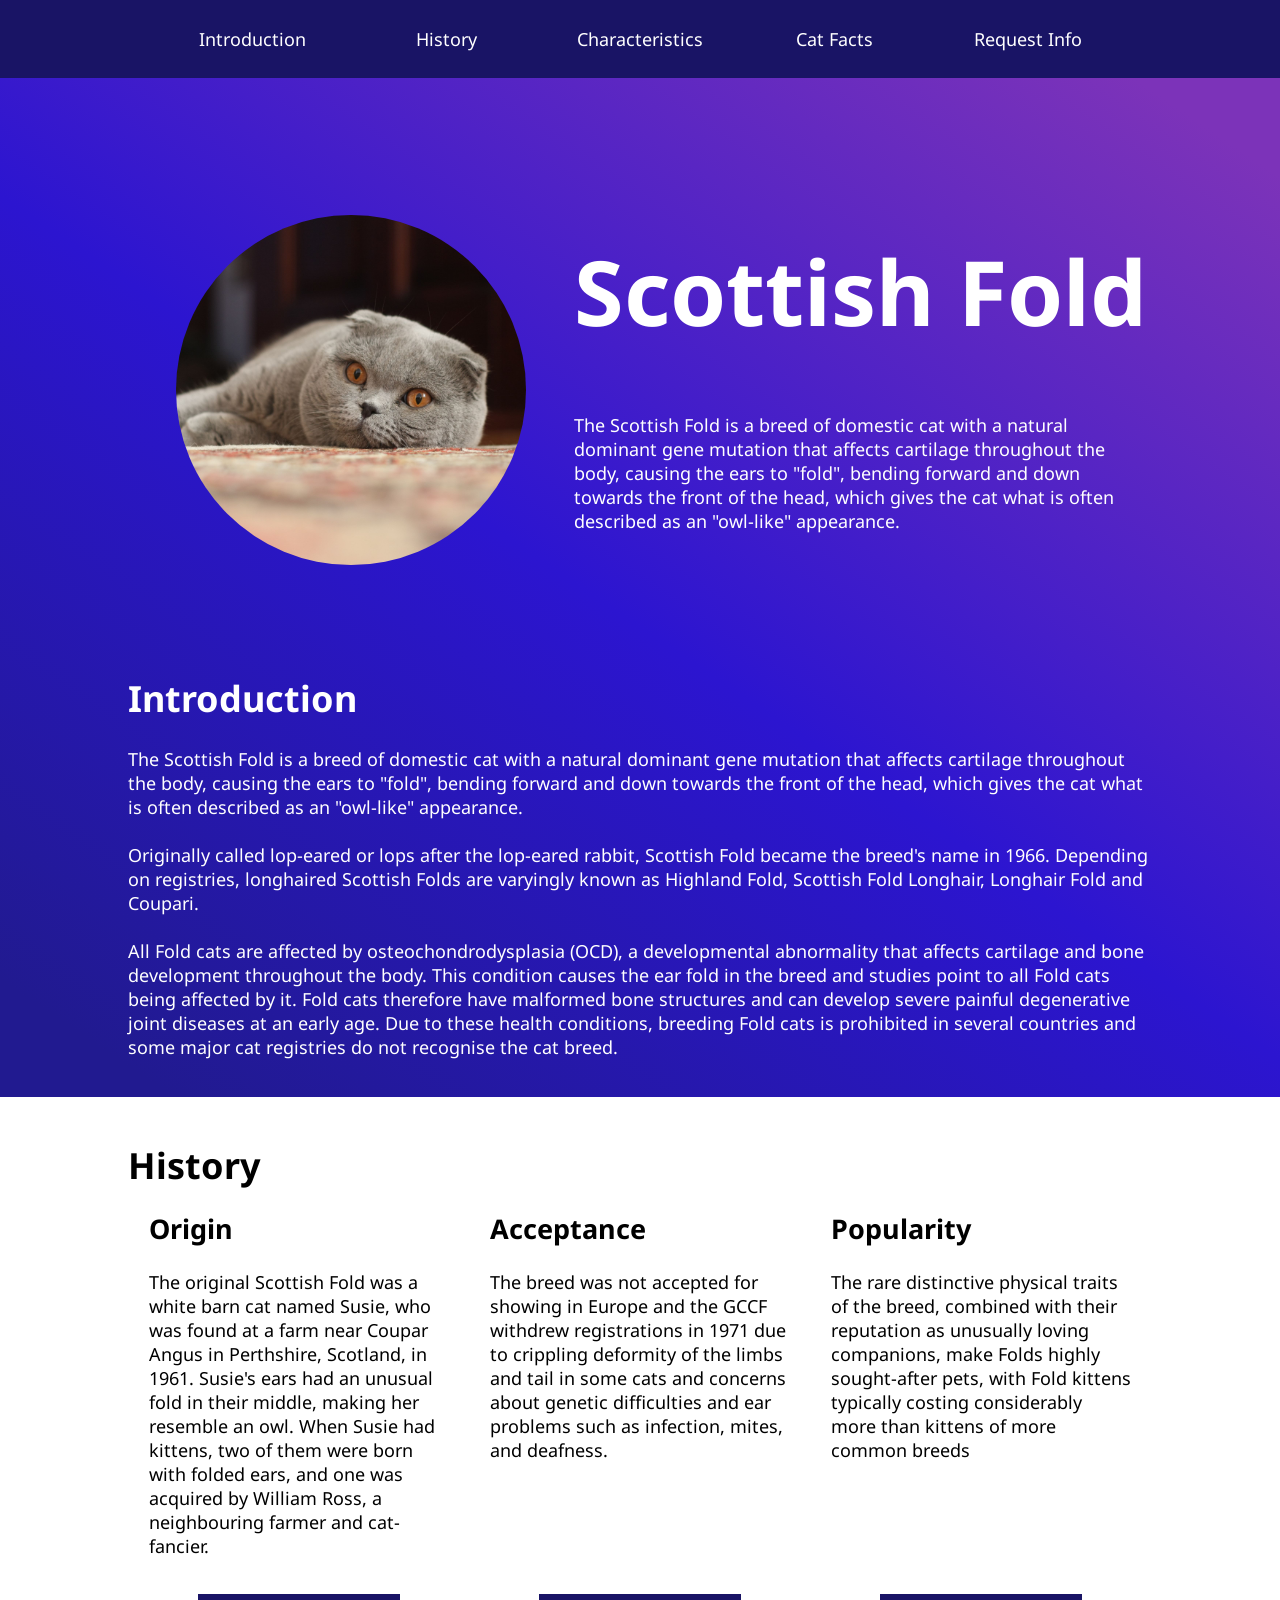
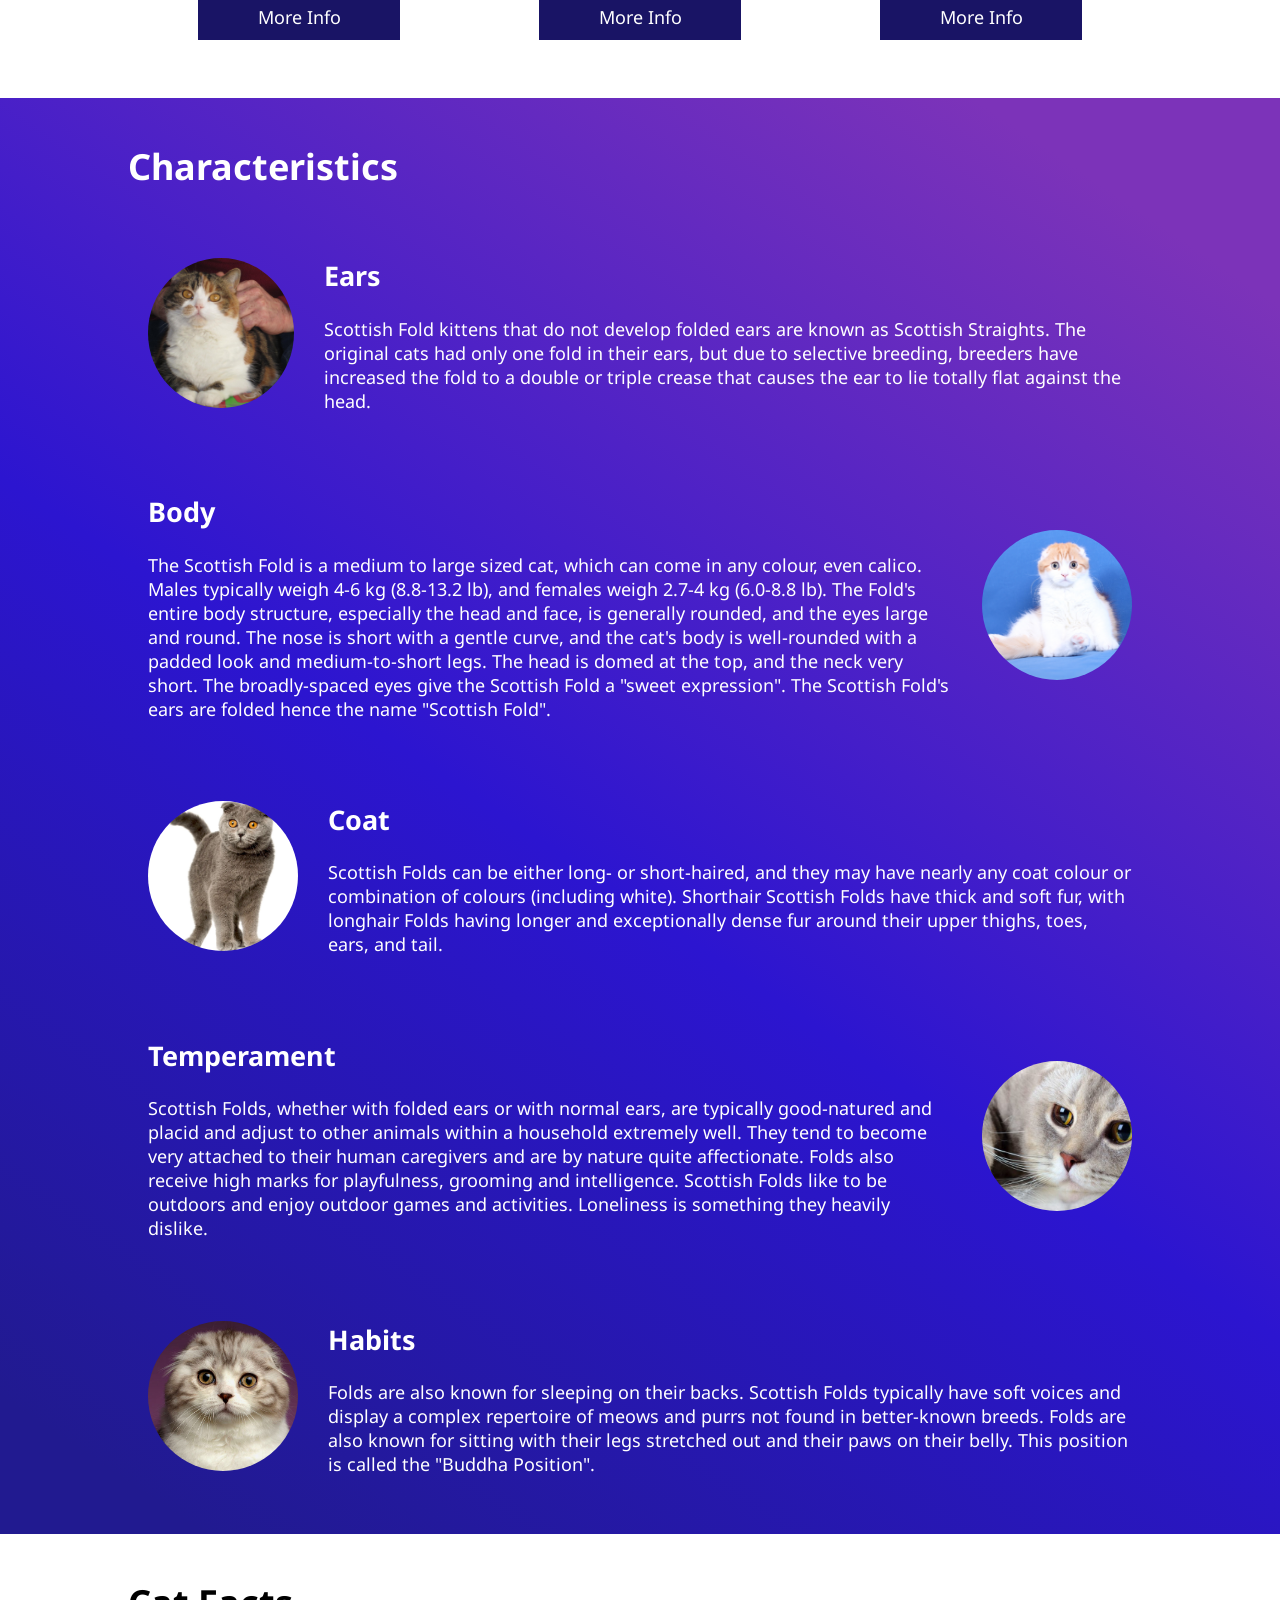
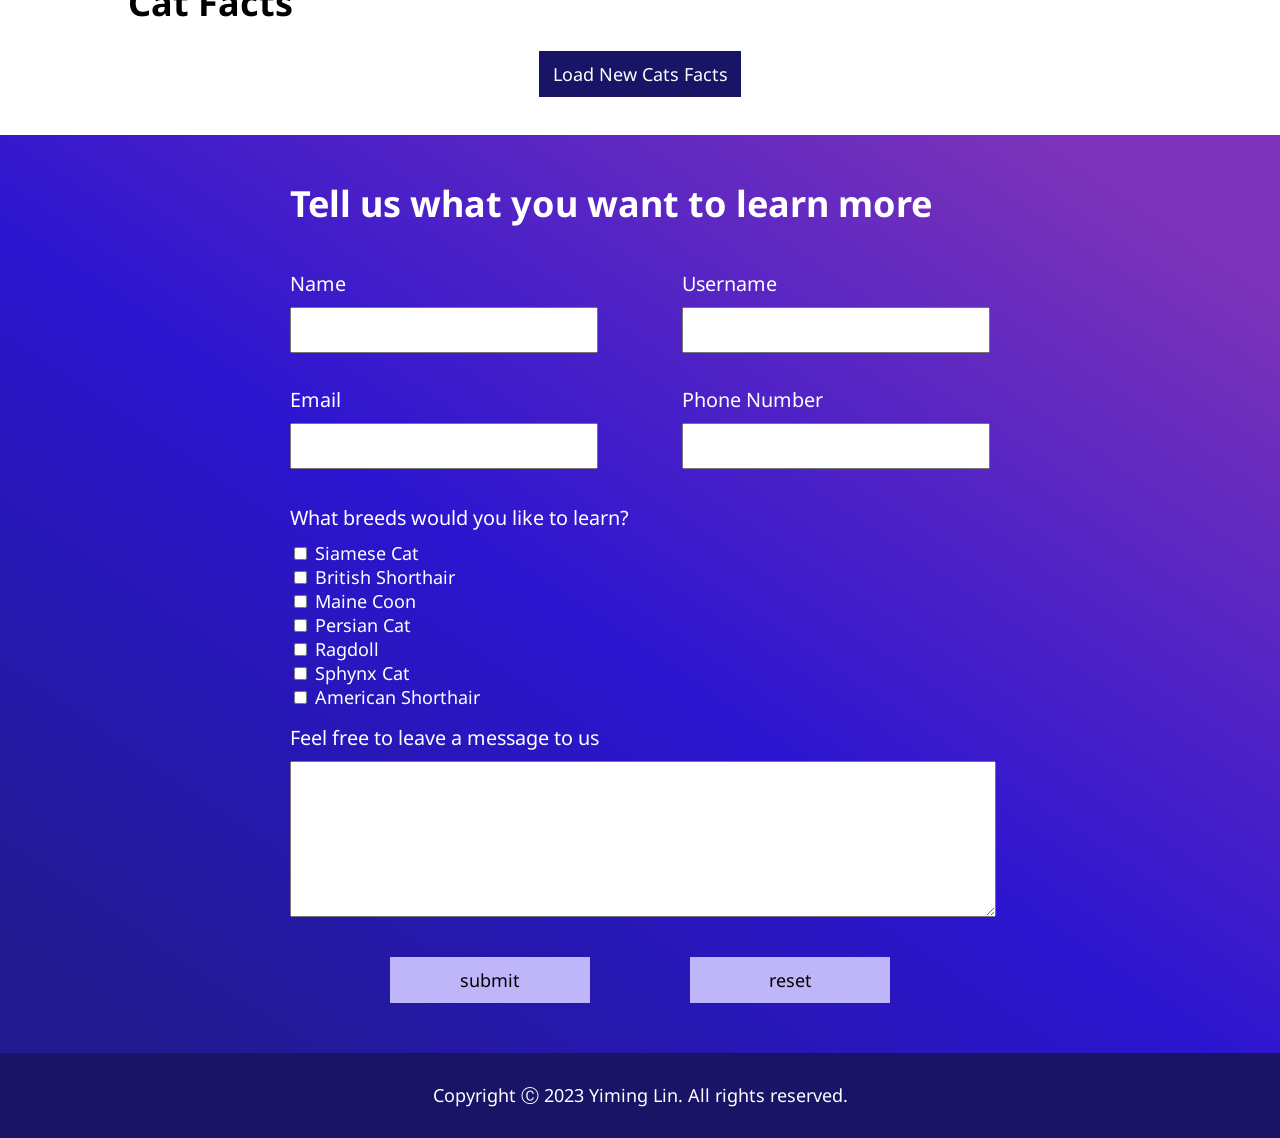
==== 10-debugging/sample-website/index.html @ 18c85527 "Merge branch 'main' of https://github.com/caterinasworld/webdev-lab-notebook" ====
<!doctype html>
<html lang="en">
  <head>
    <meta charset="UTF-8" />
    <meta name="viewport" content="width=device-width, initial-scale=1.0" />
    <link rel="preconnect" href="https://fonts.googleapis.com" />
    <link rel="preconnect" href="https://fonts.gstatic.com" crossorigin />
    <link
      rel="stylesheet"
      href="https://cdnjs.cloudflare.com/ajax/libs/font-awesome/6.4.2/css/all.min.css"
      integrity="sha512-z3gLpd7yknf1YoNbCzqRKc4qyor8gaKU1qmn+CShxbuBusANI9QpRohGBreCFkKxLhei6S9CQXFEbbKuqLg0DA=="
      crossorigin="anonymous"
      referrerpolicy="no-referrer"
    />
    <link
      href="https://fonts.googleapis.com/css2?family=Lora&family=Noto+Sans:ital,wght@0,300;0,500;1,200;1,400&family=Poppins:wght@100;200;300;400&family=Raleway:wght@100;200;300&display=swap"
      rel="stylesheet"
    />
    <link rel="stylesheet" type="text/css" href="styles.css" />
    <title>Scottish Fold</title>
    <script defer src="index.js"></script>
  </head>
  <body>
    <header>
      <nav class="navbar large-screen-navbar">
        <ul class="nav-list">
          <li class="nav-list-item">
            <a href="#Introduction" class="nav-link hover-transition"
              >Introduction</a
            >
          </li>
          <li class="nav-list-item">
            <a href="#History" class="nav-link hover-transition">History</a>
          </li>
          <li class="nav-list-item">
            <a href="#Characteristics" class="nav-link hover-transition"
              >Characteristics</a
            >
          </li>
          <li class="nav-list-item">
            <a href="#CatFacts" class="nav-link hover-transition">Cat Facts</a>
          </li>
          <li class="nav-list-item">
            <a href="#RequestInfo" class="nav-link hover-transition"
              >Request Info</a
            >
          </li>
        </ul>
      </nav>
      <nav class="navbar small-screen-navbar">
        <input
          type="checkbox"
          class="navbar-toggle-trigger"
          id="navbar-toggle-trigger"
        />
        <label
          for="navbar-toggle-trigger"
          id="navbar-toggle-expand-button"
          class="navbar-circular-icon-button"
          aria-label="open navbar list"
        >
          <i class="fa-solid fa-bars"></i>
        </label>
        <div
          id="small-screen-navbar-element-container"
          class="small-screen-navbar-element-container"
        >
          <ul class="nav-list">
            <li class="nav-list-item">
              <a href="#Introduction" class="nav-link hover-transition"
                >Introduction</a
              >
            </li>
            <li class="nav-list-item">
              <a href="#History" class="nav-link hover-transition">History</a>
            </li>
            <li class="nav-list-item">
              <a href="#Characteristics" class="nav-link hover-transition"
                >Characteristics</a
              >
            </li>
            <li class="nav-list-item">
              <a href="#CatFacts" class="nav-link hover-transition"
                >Cat Facts</a
              >
            </li>
            <li class="nav-list-item">
              <a href="#RequestInfo" class="nav-link hover-transition"
                >Request Info</a
              >
            </li>
          </ul>
        </div>
      </nav>
    </header>

    <div class="dark-background-container section-below-navbar">
      <div
        class="space-evenly-distributed-row-container vertically-stacked-mid-screen-container content-container"
      >
        <div class="landing-image"></div>
        <div class="landing-text-container">
          <h1 class="heading-1">Scottish Fold</h1>
          <p>
            The Scottish Fold is a breed of domestic cat with a natural dominant
            gene mutation that affects cartilage throughout the body, causing
            the ears to "fold", bending forward and down towards the front of
            the head, which gives the cat what is often described as an
            "owl-like" appearance.
          </p>
        </div>
      </div>
      <div id="Introduction" class="content-container">
        <h1>Introduction</h1>
        <p>
          The Scottish Fold is a breed of domestic cat with a natural dominant
          gene mutation that affects cartilage throughout the body, causing the
          ears to "fold", bending forward and down towards the front of the
          head, which gives the cat what is often described as an "owl-like"
          appearance.
          <br />
          <br />
          Originally called lop-eared or lops after the lop-eared rabbit,
          Scottish Fold became the breed's name in 1966. Depending on
          registries, longhaired Scottish Folds are varyingly known as Highland
          Fold, Scottish Fold Longhair, Longhair Fold and Coupari.
          <br />
          <br />
          All Fold cats are affected by osteochondrodysplasia (OCD), a
          developmental abnormality that affects cartilage and bone development
          throughout the body. This condition causes the ear fold in the breed
          and studies point to all Fold cats being affected by it. Fold cats
          therefore have malformed bone structures and can develop severe
          painful degenerative joint diseases at an early age. Due to these
          health conditions, breeding Fold cats is prohibited in several
          countries and some major cat registries do not recognise the cat
          breed.
        </p>
      </div>
    </div>

    <div id="History" class="content-container">
      <h1 class="clear-margin-bottom">History</h1>
      <div
        class="space-evenly-distributed-row-container vertically-stacked-mid-screen-container"
      >
        <div class="card">
          <div>
            <h2 class="clear-margin-top">Origin</h2>
            <p>
              The original Scottish Fold was a white barn cat named Susie, who
              was found at a farm near Coupar Angus in Perthshire, Scotland, in
              1961. Susie's ears had an unusual fold in their middle, making her
              resemble an owl. When Susie had kittens, two of them were born
              with folded ears, and one was acquired by William Ross, a
              neighbouring farmer and cat-fancier.
            </p>
          </div>
          <a class="more-info-button">More Info</a>
        </div>
        <div class="popup-section-container">
          <div class="popup-section">
            <div class="space-between-distributed-row-container">
              <h3>Origin</h3>
              <button class="close-popup-button">
                <i class="fa-solid fa-xmark"></i>
              </button>
            </div>
            <p>
              The original Scottish Fold was a white barn cat named Susie, who
              was found at a farm near Coupar Angus in Perthshire, Scotland, in
              1961. Susie's ears had an unusual fold in their middle, making her
              resemble an owl. When Susie had kittens, two of them were born
              with folded ears, and one was acquired by William Ross, a
              neighbouring farmer and cat-fancier. Ross registered the breed
              with the Governing Council of the Cat Fancy (GCCF) in the United
              Kingdom in 1966 and started to breed Scottish Fold kittens with
              the help of geneticist Pat Turner. The breeding programme produced
              76 kittens in the first three years - 42 with folded ears and 34
              with straight ears. The conclusion from this was that the ear
              mutation is due to a simple dominant gene.
              <br />
              Susie's only reproducing offspring was a female Fold named Snooks
              who was also white; a second kitten was neutered shortly after
              birth. Three months after Snooks' birth, Susie was killed by a
              car. All Scottish Fold cats share a common ancestry to Susie.
            </p>
          </div>
        </div>

        <div class="card">
          <div>
            <h2 class="clear-margin-top">Acceptance</h2>
            <p>
              The breed was not accepted for showing in Europe and the GCCF
              withdrew registrations in 1971 due to crippling deformity of the
              limbs and tail in some cats and concerns about genetic
              difficulties and ear problems such as infection, mites, and
              deafness.
            </p>
          </div>
          <a class="more-info-button">More Info</a>
        </div>
        <div class="popup-section-container">
          <div class="popup-section">
            <div class="space-between-distributed-row-container">
              <h3>Acceptance</h3>
              <button class="close-popup-button">
                <i class="fa-solid fa-xmark"></i>
              </button>
            </div>
            <p>
              The breed was not accepted for showing in Europe and the GCCF
              withdrew registrations in 1971 due to crippling deformity of the
              limbs and tail in some cats and concerns about genetic
              difficulties and ear problems such as infection, mites, and
              deafness, but the Folds were exported to America and the breed
              continued to be established using crosses with British Shorthairs
              and American Shorthairs. Since the initial concerns were brought,
              the Fold breed has not had the mite and infection problems, though
              wax buildup in the ears may be greater than in other cats. The
              concerns about deformities may have been caused by
              osteochondrodysplasia, which causes abnormalities in bone and
              cartilage throughout the body.
            </p>
          </div>
        </div>

        <div class="card">
          <div>
            <h2 class="clear-margin-top">Popularity</h2>
            <p>
              The rare distinctive physical traits of the breed, combined with
              their reputation as unusually loving companions, make Folds highly
              sought-after pets, with Fold kittens typically costing
              considerably more than kittens of more common breeds
            </p>
          </div>
          <a class="more-info-button">More Info</a>
        </div>
        <div class="popup-section-container">
          <div class="popup-section">
            <div class="space-between-distributed-row-container">
              <h3>Popularity</h3>
              <button
                class="close-popup-button"
                aria-label="close popup window"
                title="close popup window"
              >
                <i class="fa-solid fa-xmark"></i>
              </button>
            </div>
            <p>
              The rare distinctive physical traits of the breed, combined with
              their reputation as unusually loving companions, make Folds highly
              sought-after pets, with Fold kittens typically costing
              considerably more than kittens of more common breeds. Scottish
              folds are also popular among celebrities, one of them being
              American singer Taylor Swift, who owns two Scottish fold cats
              named Meredith Grey (the titular character of the medical drama
              series Grey's Anatomy), and Olivia Benson (the protagonist of the
              police drama series Law & Order: Special Victims Unit).
            </p>
          </div>
        </div>
      </div>
    </div>

    <div class="dark-background-container">
      <div id="Characteristics" class="content-container">
        <h1>Characteristics</h1>
        <div class="space-between-distributed-row-container content-container">
          <img
            alt="A scottish fold kitten whose ears are hold by a pair of hands"
            class="characteristics-image"
            src="./images/Straight-eared_Scottish_Fold.jpg"
          />
          <div class="characteristics-text-margin-left">
            <h2>Ears</h2>
            <p>
              Scottish Fold kittens that do not develop folded ears are known as
              Scottish Straights. The original cats had only one fold in their
              ears, but due to selective breeding, breeders have increased the
              fold to a double or triple crease that causes the ear to lie
              totally flat against the head.
            </p>
          </div>
        </div>
        <div class="space-between-distributed-row-container content-container">
          <div class="characteristics-text-margin-right">
            <h2>Body</h2>
            <p>
              The Scottish Fold is a medium to large sized cat, which can come
              in any colour, even calico. Males typically weigh 4-6 kg (8.8-13.2
              lb), and females weigh 2.7-4 kg (6.0-8.8 lb). The Fold's entire
              body structure, especially the head and face, is generally
              rounded, and the eyes large and round. The nose is short with a
              gentle curve, and the cat's body is well-rounded with a padded
              look and medium-to-short legs. The head is domed at the top, and
              the neck very short. The broadly-spaced eyes give the Scottish
              Fold a "sweet expression". The Scottish Fold's ears are folded
              hence the name "Scottish Fold".
            </p>
          </div>
          <img
            alt="A scottish fold kitten with white body and yellowish forehead"
            class="characteristics-image"
            src="./images/Rumfold_Red_Bull.png"
          />
        </div>
        <div class="space-between-distributed-row-container content-container">
          <img
            alt="A walking scottish fold kitten with grayish body and orange eyeballs"
            class="characteristics-image"
            src="./images/scottish-fold-2.jpg"
          />
          <div class="characteristics-text-margin-left">
            <h2>Coat</h2>
            <p>
              Scottish Folds can be either long- or short-haired, and they may
              have nearly any coat colour or combination of colours (including
              white). Shorthair Scottish Folds have thick and soft fur, with
              longhair Folds having longer and exceptionally dense fur around
              their upper thighs, toes, ears, and tail.
            </p>
          </div>
        </div>
        <div class="space-between-distributed-row-container content-container">
          <div class="characteristics-text-margin-right">
            <h2>Temperament</h2>
            <p>
              Scottish Folds, whether with folded ears or with normal ears, are
              typically good-natured and placid and adjust to other animals
              within a household extremely well. They tend to become very
              attached to their human caregivers and are by nature quite
              affectionate. Folds also receive high marks for playfulness,
              grooming and intelligence. Scottish Folds like to be outdoors and
              enjoy outdoor games and activities. Loneliness is something they
              heavily dislike.
            </p>
          </div>
          <img
            alt="The headshot of a scottish fold kitten with grayish skin looking to the side"
            class="characteristics-image"
            src="./images/scottish-fold-1.jpeg"
          />
        </div>
        <div class="space-between-distributed-row-container content-container">
          <img
            alt="The headshot of a scottish fold kitten looking straight ahead"
            class="characteristics-image"
            src="./images/scottish-fold-3.jpg"
          />
          <div class="characteristics-text-margin-left">
            <h2>Habits</h2>
            <p>
              Folds are also known for sleeping on their backs. Scottish Folds
              typically have soft voices and display a complex repertoire of
              meows and purrs not found in better-known breeds. Folds are also
              known for sitting with their legs stretched out and their paws on
              their belly. This position is called the "Buddha Position".
            </p>
          </div>
        </div>
      </div>
    </div>

    <div id="CatFacts" class="content-container">
      <h1>Cat Facts</h1>
      <div class="loading-container"></div>
      <div id="cat-facts-list"></div>
      <a class="reload-cat-facts">Load New Cats Facts</a>
    </div>

    <div class="dark-background-container">
      <form id="RequestInfo" class="content-container form">
        <h1>Tell us what you want to learn more</h1>
        <div
          class="space-between-distributed-row-container vertically-stacked-sm-screen-container"
        >
          <p class="label-input-group form-element-container">
            <span class="form-label">Name</span>
            <input
              aria-label="name"
              class="form-input-box"
              type="text"
              id="name"
              name="name"
            />
          </p>
          <p class="label-input-group form-element-container">
            <span class="form-label">Username</span>
            <input
              aria-label="username"
              class="form-input-box"
              type="text"
              id="username"
              name="username"
            />
          </p>
        </div>
        <div
          class="space-between-distributed-row-container vertically-stacked-sm-screen-container"
        >
          <p class="label-input-group form-element-container">
            <span class="form-label">Email</span>
            <input
              aria-label="email"
              class="form-input-box"
              type="email"
              id="email"
              name="email"
            />
          </p>
          <p class="label-input-group form-element-container">
            <span class="form-label">Phone Number</span>
            <input
              aria-label="phone"
              class="form-input-box"
              type="tel"
              id="phone-number"
              name="phone-number"
            />
          </p>
        </div>
        <div class="form-fieldset form-element-container">
          <p class="form-label">What breeds would you like to learn?</p>
          <div>
            <input type="checkbox" id="siamese" name="breed1" value="siamese" />
            <label for="siamese">Siamese Cat</label>
          </div>
          <div>
            <input
              type="checkbox"
              id="british-shorthair"
              name="breed2"
              value="british-shorthair"
            />
            <label for="british-shorthair">British Shorthair</label>
          </div>
          <div>
            <input
              type="checkbox"
              id="maine-coon"
              name="breed3"
              value="maine-coon"
            />
            <label for="maine-coon">Maine Coon</label>
          </div>
          <div>
            <input
              type="checkbox"
              id="persian-cat"
              name="breed4"
              value="persian-cat"
            />
            <label for="persian-cat">Persian Cat</label>
          </div>
          <div>
            <input type="checkbox" id="ragdoll" name="breed5" value="ragdoll" />
            <label for="ragdoll">Ragdoll</label>
          </div>
          <div>
            <input
              type="checkbox"
              id="sphynx-cat"
              name="breed6"
              value="sphynx-cat"
            />
            <label for="sphynx-cat">Sphynx Cat</label>
          </div>
          <div>
            <input
              type="checkbox"
              id="american-shorthair"
              name="breed"
              value="american-shorthair"
            />
            <label for="american-shorthair">American Shorthair</label>
          </div>
        </div>
        <label class="form-label" for="message"
          >Feel free to leave a message to us</label
        >
        <textarea
          class="form-textarea form-element-container"
          name="message"
          id="message"
          cols="30"
          rows="10"
        ></textarea>
      </form>
      <div
        class="form space-evenly-distributed-row-container form-buttons-container"
      >
        <input class="form-button" type="submit" value="submit" />
        <input class="form-button" type="reset" value="reset" />
      </div>
    </div>

    <footer class="footer">
      Copyright Ⓒ 2023 Yiming Lin. All rights reserved.
    </footer>
  </body>
</html>
---- 10-debugging/sample-website/styles.css ----
:root {
  --darker-blue: rgb(25, 20, 101, 1);
  --darker-blue-transpaent: rgb(25, 20, 101, 0.7);
  --dark-blue: rgba(33, 26, 144, 1);
  --blue: rgba(44, 21, 208, 1);
  --light-blue: rgb(190, 182, 249);
  --purple: rgba(124, 51, 185, 1);
  --white: rgb(255, 255, 255);
  --transparent: rgba(0, 0, 0, 0);
  --light-gray: rgb(226, 226, 226);
  --darker-blue-even-transpaent: rgb(25, 20, 101, 0.2);
}

html {
  box-sizing: border-box;
  font-size: 18px;
  font-family: 'Noto Sans', sans-serif;
  scroll-padding-top: 60px;
}

body {
  margin: 0;
  padding: 0;
}

.dark-background-container {
  background: var(--dark-blue);
  background: linear-gradient(
    34deg,
    var(--dark-blue) 6%,
    var(--blue) 46%,
    var(--purple) 91%
  );
  color: var(--white);
}

.content-container {
  padding: 20px;
  max-width: 1024px;
  margin: auto;
}

.space-evenly-distributed-row-container {
  display: flex;
  justify-content: space-evenly;
}

.space-between-distributed-row-container {
  display: flex;
  justify-content: space-between;
}

.display-none {
  display: none;
}

.more-info-button,
.reload-cat-facts {
  text-align: center;
  background-color: var(--darker-blue);
  color: var(--white);
  border: 1px solid var(--darker-blue);
  width: 180px;
  margin: 1rem auto;
  font-family: inherit;
  font-size: 1rem;
  display: block;
  padding: 10px;
}

.more-info-button:hover,
.reload-cat-facts:hover {
  background-color: var(--white);
  color: var(--darker-blue);
  cursor: pointer;
  transition: 0.25s;
}

.navbar-circular-icon-button {
  font-size: 1.5rem;
  color: var(--white);
  display: flex;
  justify-content: center;
  align-items: center;
  border-radius: 50%;
  width: 60px;
  height: 60px;
  background-color: transparent;
  border: none;
}

.navbar-circular-icon-button:hover {
  background-color: var(--light-gray);
  color: var(--darker-blue);
  cursor: pointer;
  transition: 0.25s;
}

.navbar-toggle-close-button {
  font-size: 1.5rem;
  color: var(--white);
  display: flex;
  justify-content: center;
  align-items: center;
  border-radius: 50%;
  width: 60px;
  height: 60px;
  background-color: transparent;
  border: none;
  margin: auto;
}

.navbar-toggle-close-button:hover {
  background-color: var(--light-gray);
  color: var(--darker-blue);
  cursor: pointer;
  transition: 0.25s;
}

.close-popup-button {
  font-size: 2rem;
  background-color: var(--white);
  display: flex;
  justify-content: center;
  align-items: center;
  border-radius: 50%;
  width: 60px;
  height: 60px;
  background-color: transparent;
  border: none;
}

.close-popup-button:hover {
  color: var(--darker-blue);
  background-color: var(--darker-blue-even-transpaent);
  cursor: pointer;
}

.form-button {
  width: 200px;
  background-color: var(--light-blue);
  color: black;
  border: 1px solid var(--light-blue);
  font-family: inherit;
  font-size: 1rem;
  display: block;
  padding: 10px;
  margin-bottom: 20px;
}

.form-button:hover {
  background-color: var(--darker-blue);
  color: var(--white);
  border: 1px solid var(--darker-blue);
  cursor: pointer;
  transition: 0.25s;
}

.navbar {
  position: fixed;
  width: 100%;
  padding: 15px;
  background-color: var(--darker-blue);
  box-sizing: border-box;
}

.navbar-toggle-trigger {
  display: none;
}

.navbar-toggle-trigger:checked ~ .small-screen-navbar-element-container {
  display: block;
}

.nav-list {
  padding: 0;
  margin: 0;
  list-style-type: none;
  display: flex;
  justify-content: center;
}

.nav-list-item {
  display: block;
  padding: 10px;
  width: 170px;
  text-align: center;
  border: 2px solid var(--transparent);
}

.nav-list-item:hover {
  border: 2px solid var(--white);
  border-radius: 20px;
  cursor: pointer;
}

.nav-link {
  text-decoration: none;
  color: var(--white);
}

.small-screen-navbar {
  display: none;
}

.small-screen-navbar-element-container {
  display: none;
}

.landing-image {
  width: 350px;
  height: 350px;
  margin: 45px;
  border-radius: 50%;
  display: block;
  align-self: start;
  background-image: url('./images/1920px-Adult_Scottish_Fold.jpg');
  background-position: center;
  background-size: cover;
}

.landing-text-container {
  max-width: 575px;
}

.heading-1 {
  font-size: 5rem;
}

.section-below-navbar {
  padding-top: 150px;
  min-height: calc(100vh - 150px);
}

.card {
  width: 300px;
  border-radius: 3px;
  padding: 10px;
  margin: 10px;
  display: flex;
  flex-direction: column;
  justify-content: space-between;
}

.clear-margin-top {
  margin-top: 0;
}

.clear-margin-bottom {
  margin-bottom: 0;
}

.popup-section-container {
  display: none;
  position: fixed;
  width: 100%;
  height: 100%;
  top: 0;
  left: 0;
  background-color: var(--darker-blue-transpaent);
}

.popup-section {
  background-color: var(--white);
  max-width: 846px;
  max-height: 70vh;
  overflow-y: scroll;
  margin: 150px auto;
  padding: 30px;
}

.characteristics-image {
  width: 150px;
  height: 150px;
  border-radius: 50%;
  align-self: center;
  object-fit: cover;
}

.characteristics-text-margin-left {
  margin-left: 30px;
}

.characteristics-text-margin-right {
  margin-right: 30px;
}

.cat-fact-list-item {
  display: flex;
  align-items: center;
}

.bullet-point {
  display: block;
  background-color: black;
  height: 6px;
  width: 6px;
  border-radius: 50%;
  margin-right: 10px;
  margin-left: 2em;
}

.form {
  width: 700px;
  margin: auto;
}

.form-label {
  display: block;
  margin-bottom: 10px;
  font-size: 1.1rem;
}

.form-input-box {
  width: 300px;
  height: 40px;
  font-size: inherit;
  font-family: inherit;
}

.form-fieldset {
  padding: 0;
  margin: 0;
  border: none;
}

.form-element-container {
  margin-bottom: 15px;
}

.form-buttons-container {
  padding-bottom: 30px;
}

.form-textarea {
  width: 100%;
}

.footer {
  background-color: var(--darker-blue);
  color: var(--white);
  padding: 30px;
  text-align: center;
}

@media screen and (max-width: 1023px) {
  .vertically-stacked-mid-screen-container {
    flex-direction: column;
  }

  html {
    scroll-padding-top: 320px;
  }

  .nav-list {
    flex-direction: column;
    align-items: center;
  }

  .small-screen-navbar {
    display: block;
  }

  .large-screen-navbar {
    display: none;
  }

  .landing-image {
    margin: auto;
  }

  .landing-text-container {
    max-width: unset;
  }

  .heading-1 {
    text-align: center;
  }

  .card {
    width: unset;
    border-radius: 3px;
    padding: 10px;
  }

  .popup-section {
    background-color: var(--white);
    margin: 150px 30px;
  }
}

@media screen and (max-width: 767px) {
  .vertically-stacked-sm-screen-container {
    flex-direction: column;
  }

  .landing-image {
    width: 250px;
    height: 250px;
  }

  .heading-1 {
    font-size: 4rem;
  }

  .characteristics-image {
    display: none;
  }

  .characteristics-text-margin-left {
    margin-left: 0px;
  }

  .characteristics-text-margin-right {
    margin-right: 0px;
  }

  .form {
    width: unset;
  }

  .label-input-group {
    display: flex;
    justify-content: space-between;
  }
}

@media screen and (max-width: 600px) {
  .label-input-group {
    flex-direction: column;
  }

  .form-input-box {
    width: 100%;
  }

  .form-button {
    width: 180px;
  }
}
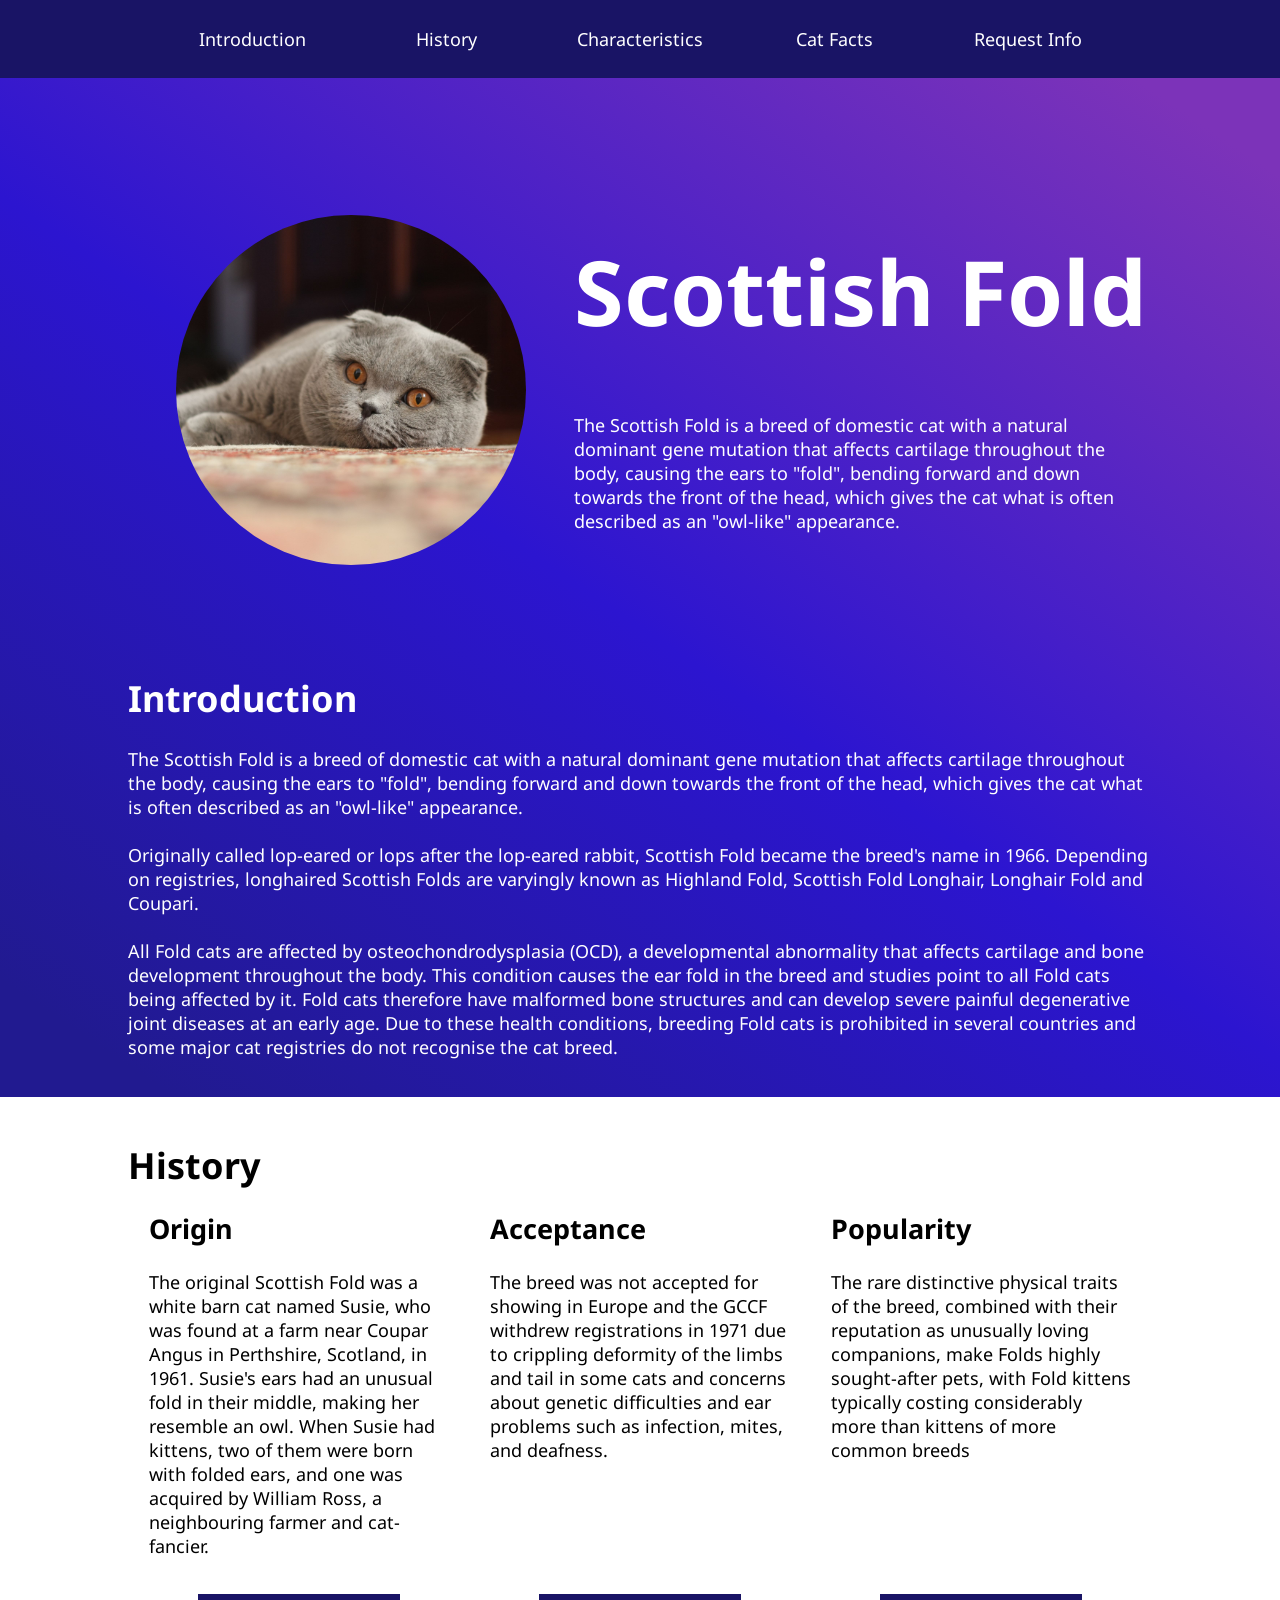
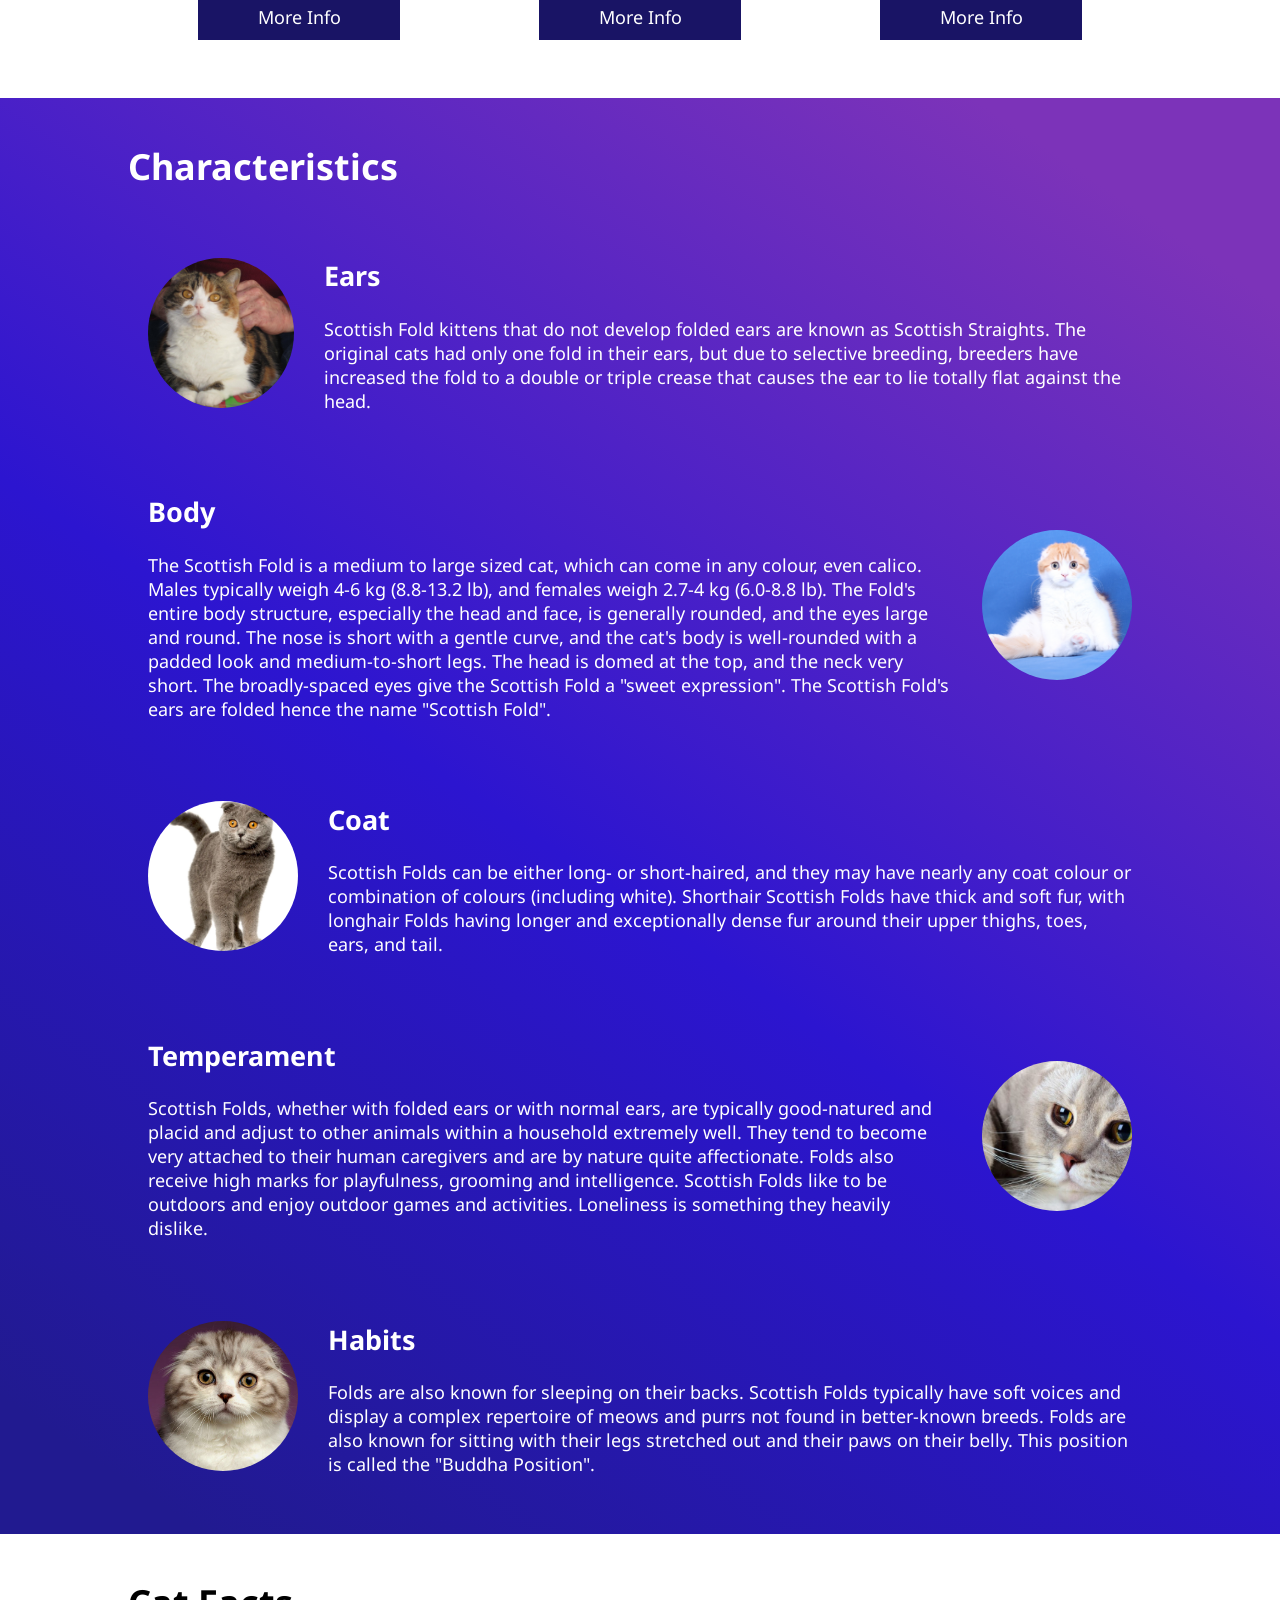
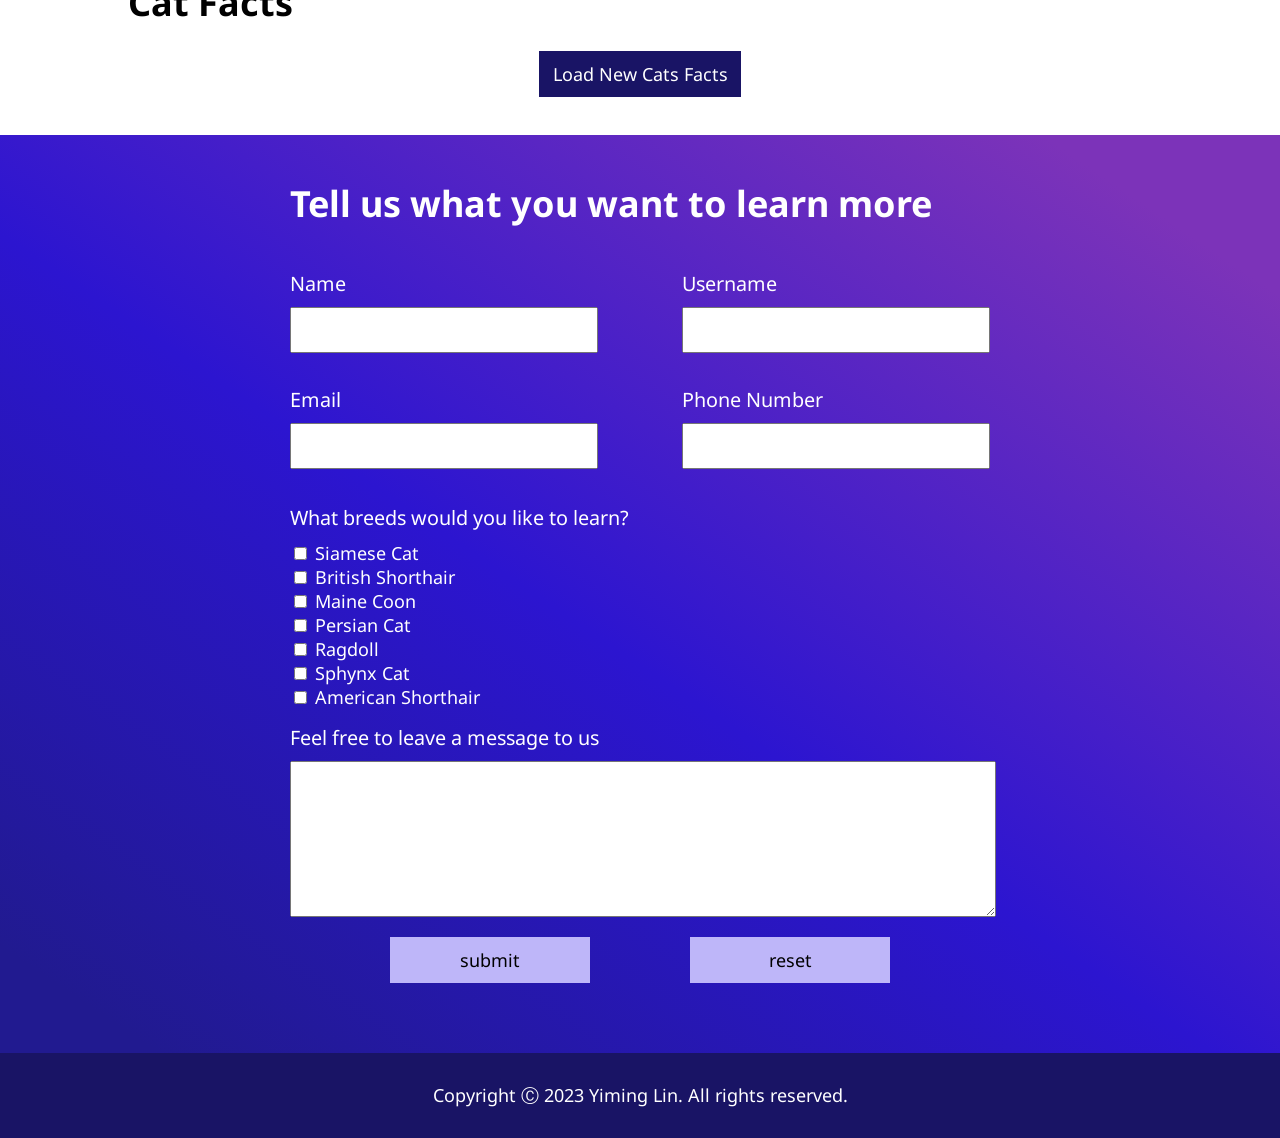
==== commit c99b33f5: "Lab 10 exercises done" ====
--- a/10-debugging/sample-website/index.html
+++ b/10-debugging/sample-website/index.html
@@ -489,13 +489,13 @@
           cols="30"
           rows="10"
         ></textarea>
+        <div
+          class="form space-evenly-distributed-row-container form-buttons-container"
+        >
+          <input class="form-button" type="submit" value="submit" />
+          <input class="form-button" type="reset" value="reset" />
+        </div>
       </form>
-      <div
-        class="form space-evenly-distributed-row-container form-buttons-container"
-      >
-        <input class="form-button" type="submit" value="submit" />
-        <input class="form-button" type="reset" value="reset" />
-      </div>
     </div>
 
     <footer class="footer">
